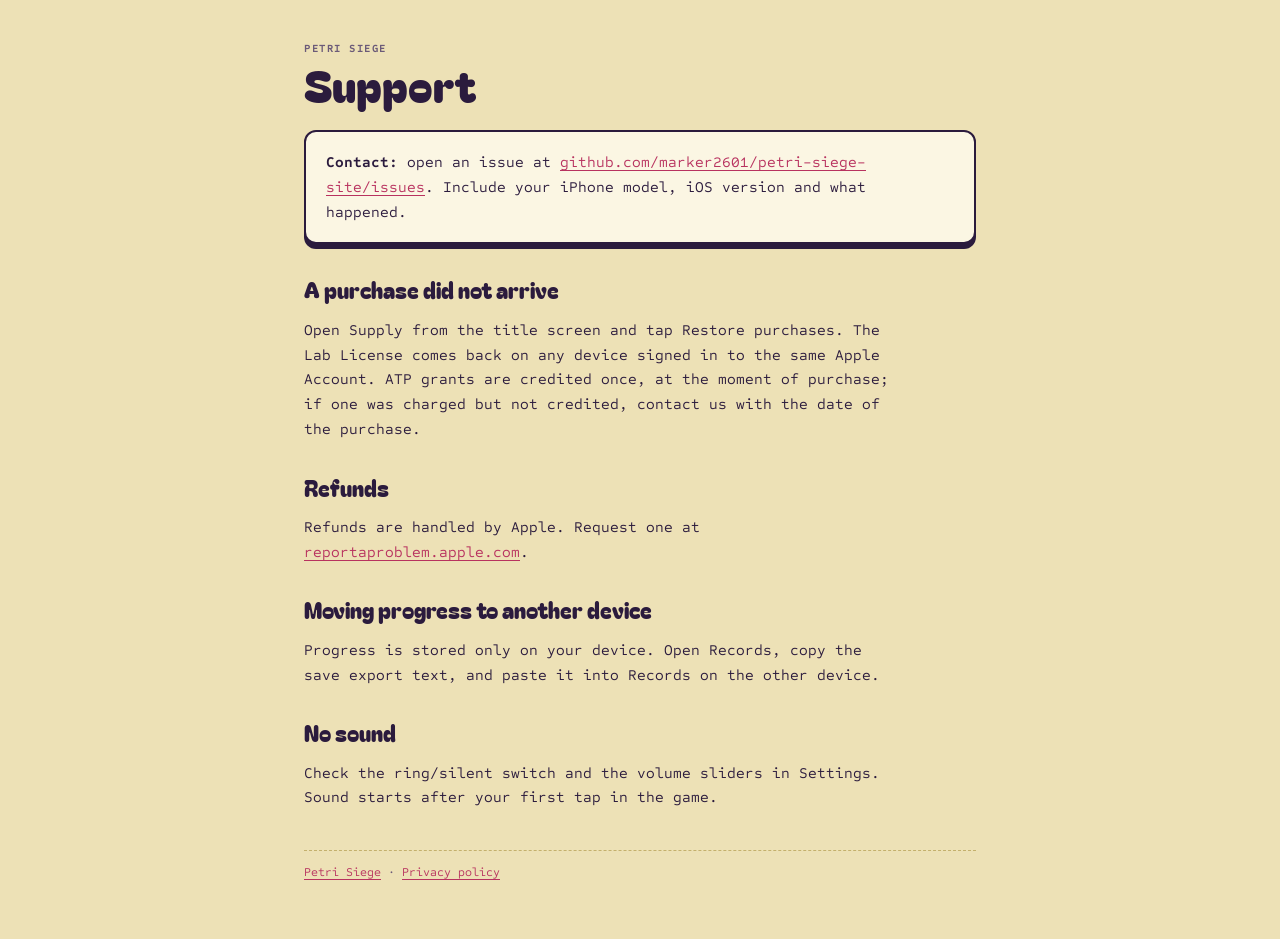
==== support.html @ ccb23d35 "Petri Siege privacy policy and support pages Co-Authored-By: Claude Opus 5 <noreply@anthropic.com>" ====
<!doctype html>
<html lang="en">
<head>
<meta charset="utf-8">
<meta name="viewport" content="width=device-width, initial-scale=1">
<title>Petri Siege Support</title>
<link rel="stylesheet" href="https://fonts.googleapis.com/css2?family=Bagel+Fat+One&family=Sometype+Mono:wght@400;700&display=swap">
<link rel="stylesheet" href="style.css">
</head>
<body>
<main>
  <p class="eyebrow">Petri Siege</p>
  <h1>Support</h1>

  <div class="sheet">
    <p><strong>Contact:</strong> open an issue at <a href="https://github.com/marker2601/petri-siege-site/issues">github.com/marker2601/petri-siege-site/issues</a>. Include your iPhone model, iOS version and what happened.</p>
  </div>

  <h2>A purchase did not arrive</h2>
  <p>Open Supply from the title screen and tap Restore purchases. The Lab License comes back on any device signed in to the same Apple Account. ATP grants are credited once, at the moment of purchase; if one was charged but not credited, contact us with the date of the purchase.</p>

  <h2>Refunds</h2>
  <p>Refunds are handled by Apple. Request one at <a href="https://reportaproblem.apple.com">reportaproblem.apple.com</a>.</p>

  <h2>Moving progress to another device</h2>
  <p>Progress is stored only on your device. Open Records, copy the save export text, and paste it into Records on the other device.</p>

  <h2>No sound</h2>
  <p>Check the ring/silent switch and the volume sliders in Settings. Sound starts after your first tap in the game.</p>

  <footer><a href="index.html">Petri Siege</a> · <a href="privacy.html">Privacy policy</a></footer>
</main>
</body>
</html>
---- style.css ----
:root {
  --agar: #EDE1B6; --panel: #FBF6E3; --ink: #2B1B3D; --ink-soft: #6B5A78; --pink: #B8325F; --line: #C4B06C;
  --display: "Bagel Fat One", "Arial Rounded MT Bold", "Trebuchet MS", system-ui, sans-serif;
  --mono: "Sometype Mono", ui-monospace, "Cascadia Mono", Consolas, monospace;
}
@media (prefers-color-scheme: dark) {
  :root { --agar: #0B1118; --panel: #121B25; --ink: #E6EEF2; --ink-soft: #9FB1BD; --pink: #FF6FA3; --line: #2C3F53; }
}
*, *::before, *::after { box-sizing: border-box; }
body { margin: 0; padding-inline: 16px; padding-block: 40px 56px; background: var(--agar); color: var(--ink); font: 15px/1.65 var(--mono); }
main { max-width: 42rem; margin: 0 auto; }
.eyebrow { margin: 0; font-size: 11px; font-weight: 700; letter-spacing: .14em; text-transform: uppercase; color: var(--ink-soft); }
h1 { margin: 4px 0 12px; font: 44px/1 var(--display); text-wrap: balance; }
h1 span { color: var(--pink); }
h2 { margin: 32px 0 8px; font: 22px/1.2 var(--display); text-wrap: balance; }
p, li { max-width: 65ch; }
ul { padding-left: 1.2em; }
a { color: var(--pink); text-underline-offset: 3px; }
a:focus-visible { outline: 3px solid var(--pink); outline-offset: 2px; }
nav { display: flex; flex-wrap: wrap; gap: 8px 20px; margin: 20px 0 8px; font-weight: 700; }
.sheet { margin-top: 24px; padding: 18px 20px; background: var(--panel); border: 2px solid var(--ink); border-radius: 12px; box-shadow: 0 5px 0 var(--ink); }
.sheet p { margin: 0 0 8px; } .sheet p:last-child { margin: 0; }
footer { margin-top: 40px; padding-top: 12px; border-top: 1.5px dashed var(--line); font-size: 12px; color: var(--ink-soft); }
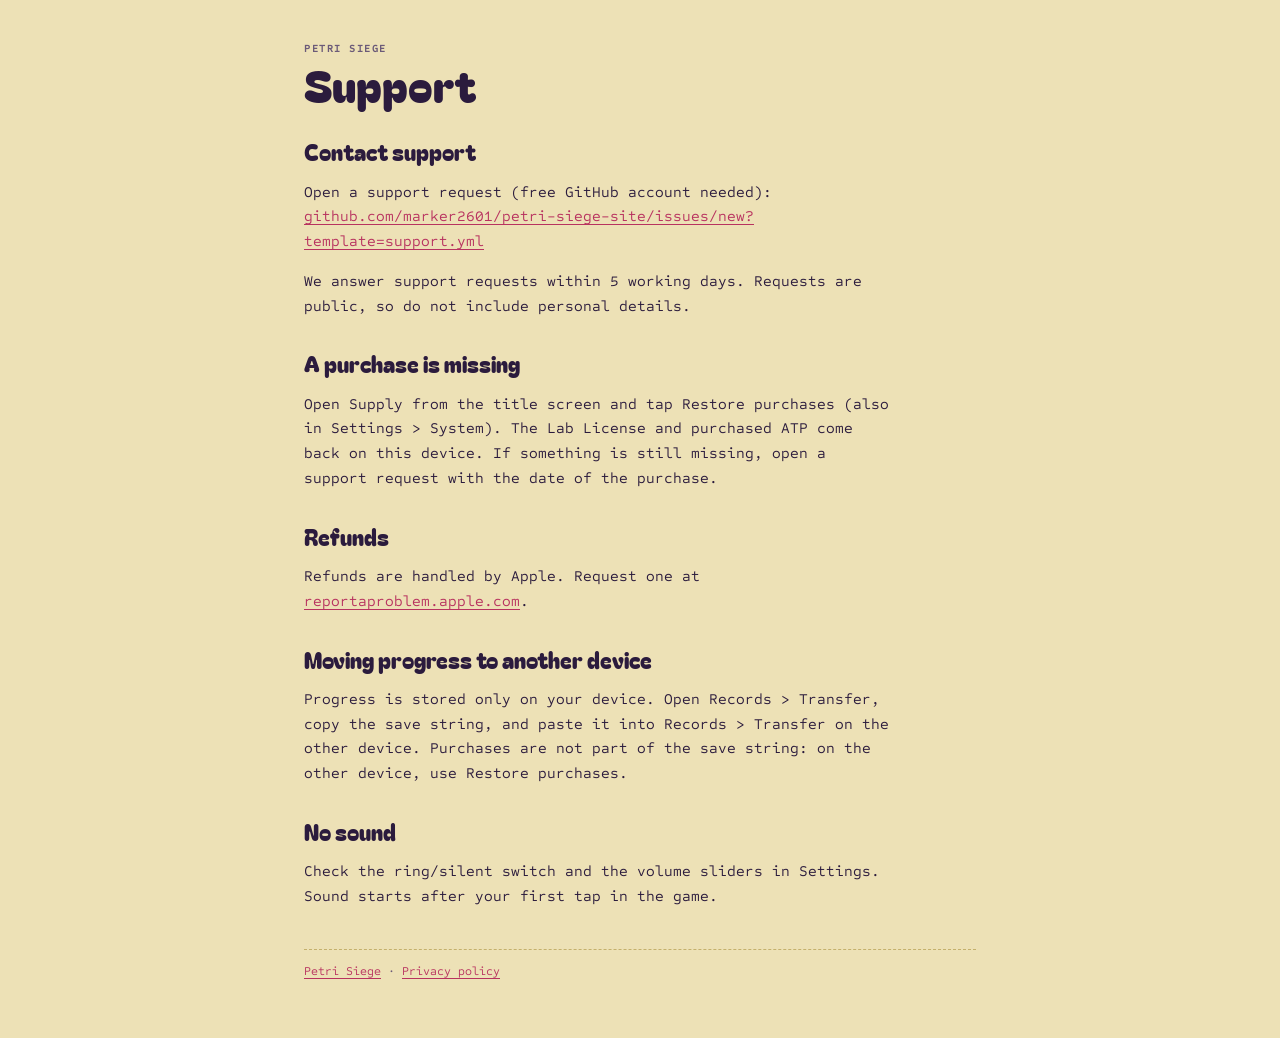
==== commit 9c18d68c: "Support issue form, clearer privacy and support pages, Pages workflow Co-Authored-By: Claude Opus 5 " ====
--- a/support.html
+++ b/support.html
@@ -12,18 +12,19 @@
   <p class="eyebrow">Petri Siege</p>
   <h1>Support</h1>
 
-  <div class="sheet">
-    <p><strong>Contact:</strong> open an issue at <a href="https://github.com/marker2601/petri-siege-site/issues">github.com/marker2601/petri-siege-site/issues</a>. Include your iPhone model, iOS version and what happened.</p>
-  </div>
+  <h2>Contact support</h2>
+  <p>Open a support request (free GitHub account needed): <a href="https://github.com/marker2601/petri-siege-site/issues/new?template=support.yml">github.com/marker2601/petri-siege-site/issues/new?template=support.yml</a></p>
+  <p>We answer support requests within 5 working days. Requests are public, so do not include personal details.</p>
+  <!-- @support-email -->
 
-  <h2>A purchase did not arrive</h2>
-  <p>Open Supply from the title screen and tap Restore purchases. The Lab License comes back on any device signed in to the same Apple Account. ATP grants are credited once, at the moment of purchase; if one was charged but not credited, contact us with the date of the purchase.</p>
+  <h2>A purchase is missing</h2>
+  <p>Open Supply from the title screen and tap Restore purchases (also in Settings &gt; System). The Lab License and purchased ATP come back on this device. If something is still missing, open a support request with the date of the purchase.</p>
 
   <h2>Refunds</h2>
   <p>Refunds are handled by Apple. Request one at <a href="https://reportaproblem.apple.com">reportaproblem.apple.com</a>.</p>
 
   <h2>Moving progress to another device</h2>
-  <p>Progress is stored only on your device. Open Records, copy the save export text, and paste it into Records on the other device.</p>
+  <p>Progress is stored only on your device. Open Records &gt; Transfer, copy the save string, and paste it into Records &gt; Transfer on the other device. Purchases are not part of the save string: on the other device, use Restore purchases.</p>
 
   <h2>No sound</h2>
   <p>Check the ring/silent switch and the volume sliders in Settings. Sound starts after your first tap in the game.</p>
